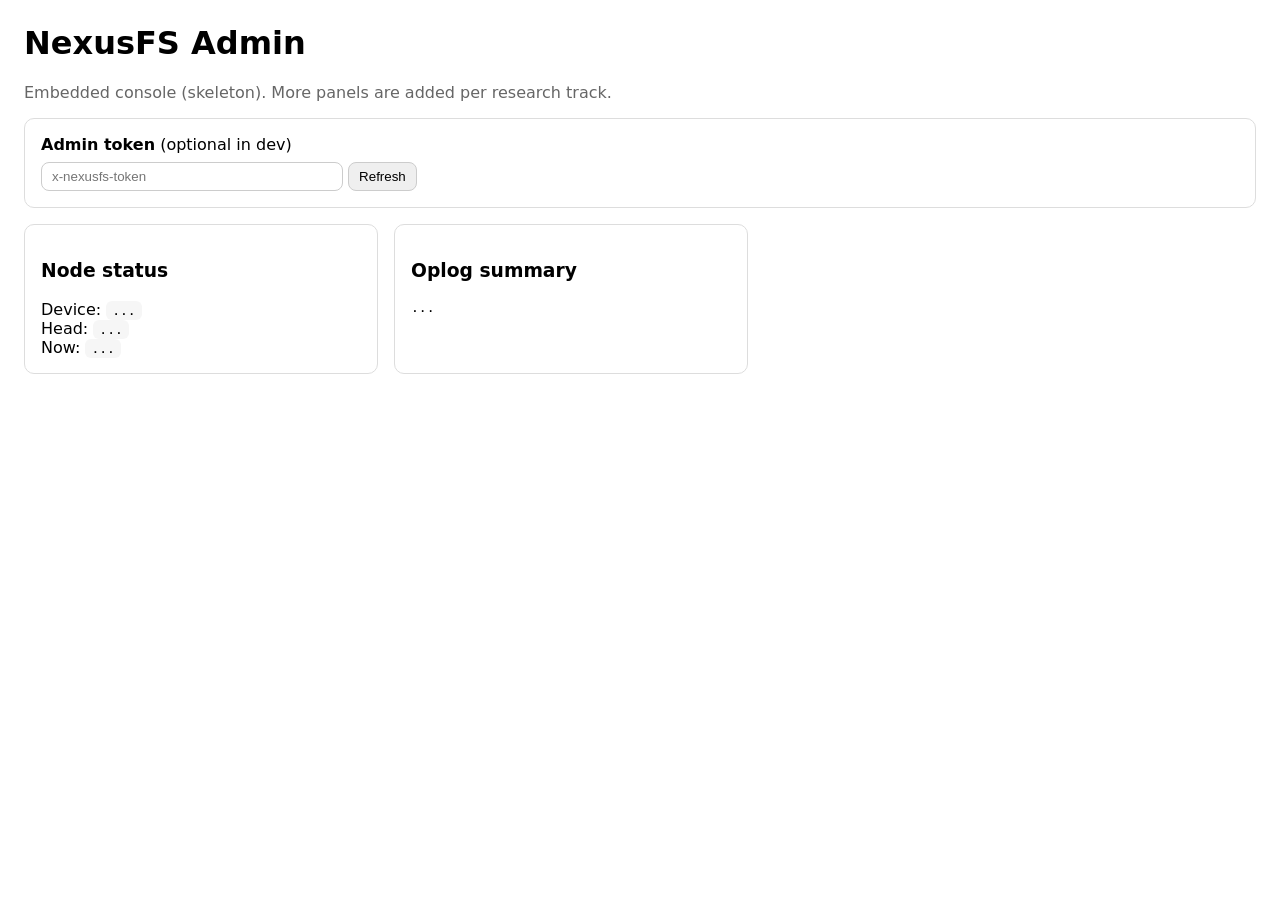
==== crates/admin/assets/index.html @ 0e8c2000 "Initial NexusFS project with docs and site" ====
<!doctype html>
<html>
  <head>
    <meta charset="utf-8" />
    <title>NexusFS Admin</title>
    <meta name="viewport" content="width=device-width, initial-scale=1" />
    <style>
      body { font-family: ui-sans-serif, system-ui, -apple-system, Segoe UI, Roboto, Helvetica, Arial; margin: 24px; }
      .row { display: flex; gap: 16px; flex-wrap: wrap; }
      .card { border: 1px solid #ddd; border-radius: 10px; padding: 16px; min-width: 320px; }
      code { background: #f6f6f6; padding: 2px 6px; border-radius: 6px; }
      input { padding: 6px 10px; border-radius: 8px; border: 1px solid #ccc; }
      button { padding: 6px 10px; border-radius: 8px; border: 1px solid #ccc; cursor: pointer; }
      .muted { color: #666; }
      pre { white-space: pre-wrap; word-break: break-word; }
    </style>
  </head>
  <body>
    <h1>NexusFS Admin</h1>
    <p class="muted">Embedded console (skeleton). More panels are added per research track.</p>

    <div class="card">
      <div><strong>Admin token</strong> (optional in dev)</div>
      <div style="margin-top:8px;">
        <input id="token" placeholder="x-nexusfs-token" style="width: 280px;" />
        <button onclick="window.NX.refresh()">Refresh</button>
      </div>
    </div>

    <div class="row" style="margin-top: 16px;">
      <div class="card">
        <h3>Node status</h3>
        <div>Device: <code id="device">...</code></div>
        <div>Head: <code id="head">...</code></div>
        <div>Now: <code id="now">...</code></div>
      </div>

      <div class="card">
        <h3>Oplog summary</h3>
        <pre id="oplog">...</pre>
      </div>
    </div>

    <script src="/app.js"></script>
  </body>
</html>
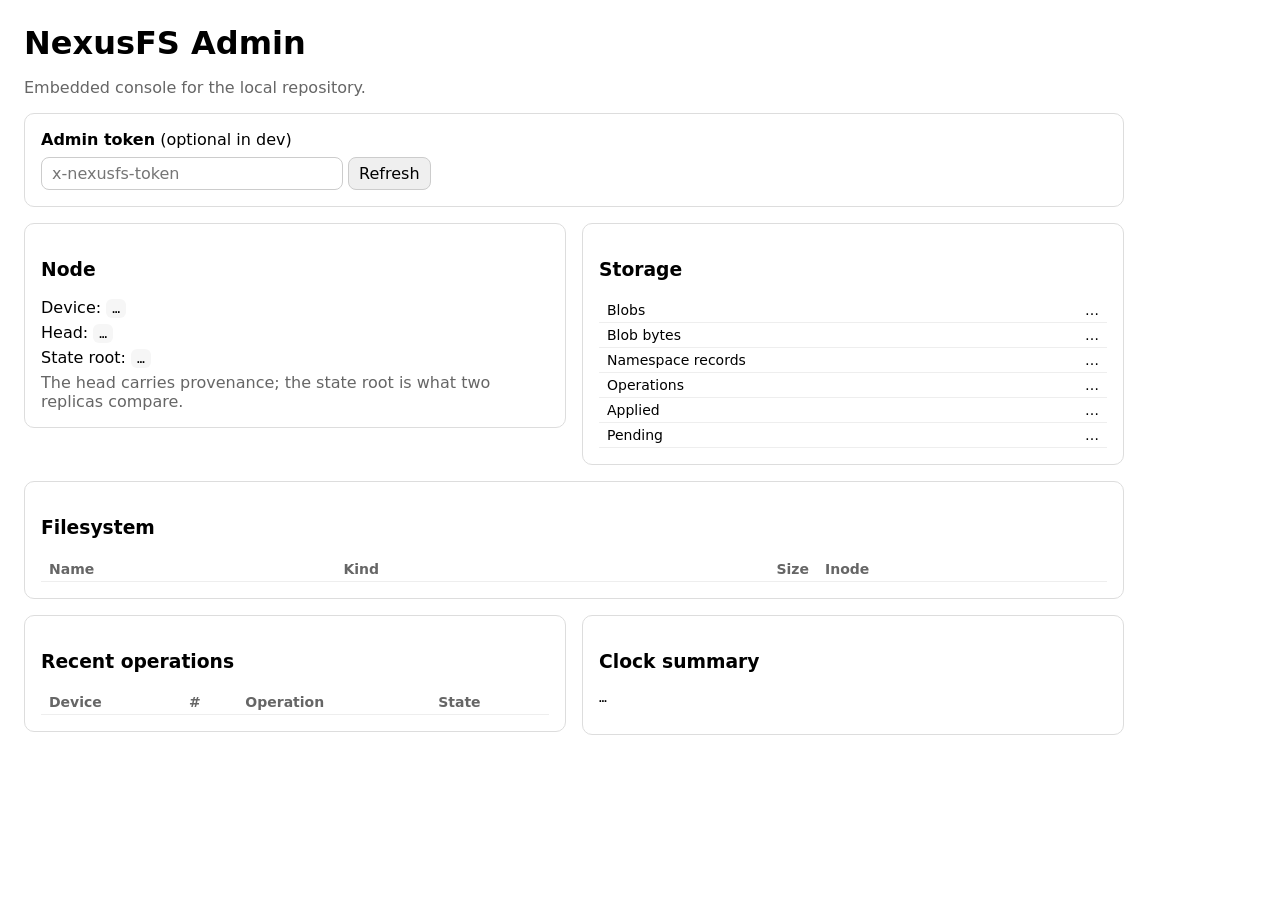
==== commit 50b58ede: "Complete M1: a working local filesystem core apply_op_minimal only appended to the oplog and rotated" ====
--- a/crates/admin/assets/index.html
+++ b/crates/admin/assets/index.html
@@ -5,39 +5,91 @@
     <title>NexusFS Admin</title>
     <meta name="viewport" content="width=device-width, initial-scale=1" />
     <style>
-      body { font-family: ui-sans-serif, system-ui, -apple-system, Segoe UI, Roboto, Helvetica, Arial; margin: 24px; }
-      .row { display: flex; gap: 16px; flex-wrap: wrap; }
-      .card { border: 1px solid #ddd; border-radius: 10px; padding: 16px; min-width: 320px; }
-      code { background: #f6f6f6; padding: 2px 6px; border-radius: 6px; }
-      input { padding: 6px 10px; border-radius: 8px; border: 1px solid #ccc; }
-      button { padding: 6px 10px; border-radius: 8px; border: 1px solid #ccc; cursor: pointer; }
+      :root { color-scheme: light dark; }
+      body {
+        font-family: ui-sans-serif, system-ui, -apple-system, Segoe UI, Roboto, Helvetica, Arial;
+        margin: 24px; max-width: 1100px;
+      }
+      h1 { margin-bottom: 4px; }
+      .row { display: flex; gap: 16px; flex-wrap: wrap; align-items: flex-start; }
+      .card { border: 1px solid #ddd; border-radius: 10px; padding: 16px; min-width: 320px; flex: 1; }
+      code { background: #f6f6f6; padding: 2px 6px; border-radius: 6px; word-break: break-all; }
+      input { padding: 6px 10px; border-radius: 8px; border: 1px solid #ccc; font: inherit; }
+      button { padding: 6px 10px; border-radius: 8px; border: 1px solid #ccc; cursor: pointer; font: inherit; }
       .muted { color: #666; }
+      .err { color: #b00020; }
       pre { white-space: pre-wrap; word-break: break-word; }
+      table { border-collapse: collapse; width: 100%; }
+      th, td { text-align: left; padding: 4px 8px; border-bottom: 1px solid #eee; font-size: 14px; }
+      th { color: #666; font-weight: 600; }
+      td.num { text-align: right; font-variant-numeric: tabular-nums; }
+      .crumb { cursor: pointer; color: #06c; text-decoration: underline; }
+      .dim { color: #999; }
+      @media (prefers-color-scheme: dark) {
+        .card { border-color: #333; }
+        code { background: #222; }
+        th, td { border-color: #2a2a2a; }
+      }
     </style>
   </head>
   <body>
     <h1>NexusFS Admin</h1>
-    <p class="muted">Embedded console (skeleton). More panels are added per research track.</p>
+    <p class="muted">Embedded console for the local repository.</p>
 
     <div class="card">
       <div><strong>Admin token</strong> (optional in dev)</div>
-      <div style="margin-top:8px;">
+      <div style="margin-top: 8px;">
         <input id="token" placeholder="x-nexusfs-token" style="width: 280px;" />
         <button onclick="window.NX.refresh()">Refresh</button>
+        <span id="error" class="err"></span>
       </div>
     </div>
 
     <div class="row" style="margin-top: 16px;">
       <div class="card">
-        <h3>Node status</h3>
-        <div>Device: <code id="device">...</code></div>
-        <div>Head: <code id="head">...</code></div>
-        <div>Now: <code id="now">...</code></div>
+        <h3>Node</h3>
+        <div>Device: <code id="device">…</code></div>
+        <div style="margin-top: 6px;">Head: <code id="head">…</code></div>
+        <div style="margin-top: 6px;">State root: <code id="stateRoot">…</code></div>
+        <div style="margin-top: 6px;" class="muted">
+          The head carries provenance; the state root is what two replicas compare.
+        </div>
       </div>
 
       <div class="card">
-        <h3>Oplog summary</h3>
-        <pre id="oplog">...</pre>
+        <h3>Storage</h3>
+        <table>
+          <tr><td>Blobs</td><td class="num" id="blobCount">…</td></tr>
+          <tr><td>Blob bytes</td><td class="num" id="blobBytes">…</td></tr>
+          <tr><td>Namespace records</td><td class="num" id="stateEntries">…</td></tr>
+          <tr><td>Operations</td><td class="num" id="opCount">…</td></tr>
+          <tr><td>Applied</td><td class="num" id="appliedCount">…</td></tr>
+          <tr><td>Pending</td><td class="num" id="pendingCount">…</td></tr>
+        </table>
+      </div>
+    </div>
+
+    <div class="card" style="margin-top: 16px;">
+      <h3>Filesystem</h3>
+      <div id="breadcrumbs" style="margin-bottom: 8px;"></div>
+      <table>
+        <thead><tr><th>Name</th><th>Kind</th><th style="text-align:right">Size</th><th>Inode</th></tr></thead>
+        <tbody id="listing"></tbody>
+      </table>
+    </div>
+
+    <div class="row" style="margin-top: 16px;">
+      <div class="card">
+        <h3>Recent operations</h3>
+        <table>
+          <thead><tr><th>Device</th><th>#</th><th>Operation</th><th>State</th></tr></thead>
+          <tbody id="ops"></tbody>
+        </table>
+      </div>
+
+      <div class="card">
+        <h3>Clock summary</h3>
+        <pre id="oplog">…</pre>
       </div>
     </div>
 
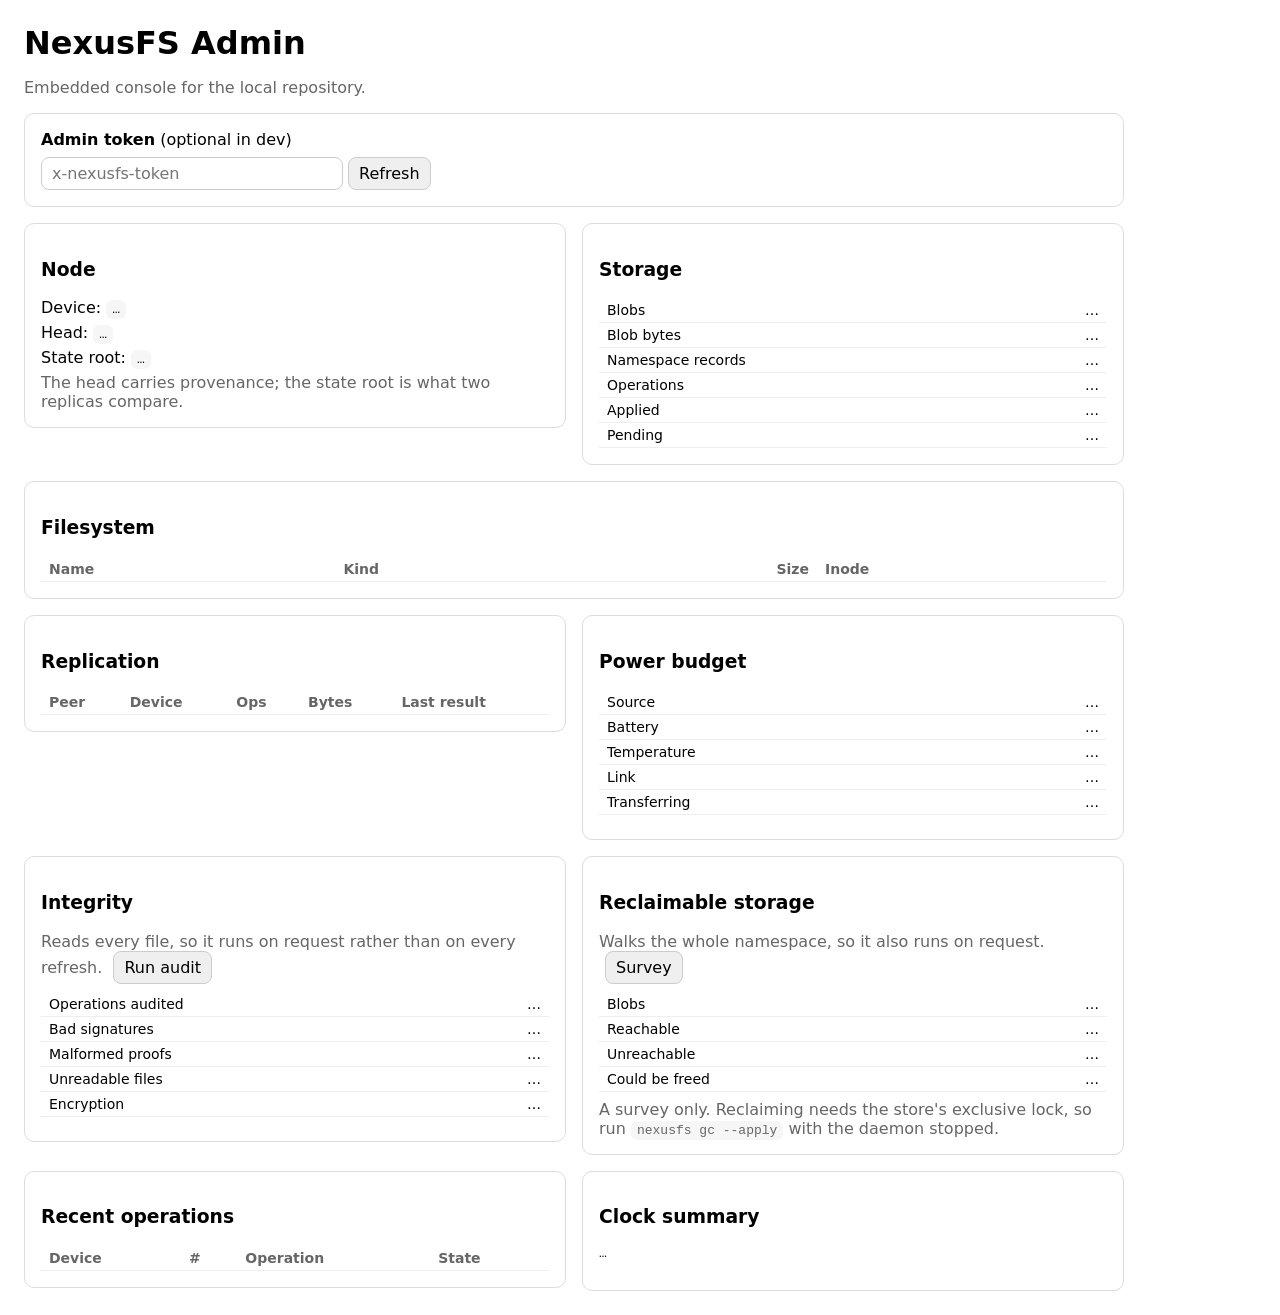
==== commit ae36c5ef: "M6: docs, site and admin console README gains an "Operating a repository" section covering collectio" ====
--- a/crates/admin/assets/index.html
+++ b/crates/admin/assets/index.html
@@ -80,6 +80,65 @@
 
     <div class="row" style="margin-top: 16px;">
       <div class="card">
+        <h3>Replication</h3>
+        <div id="peersNote" class="muted" style="margin-bottom: 8px;"></div>
+        <table>
+          <thead><tr><th>Peer</th><th>Device</th><th class="num">Ops</th><th class="num">Bytes</th><th>Last result</th></tr></thead>
+          <tbody id="peers"></tbody>
+        </table>
+      </div>
+
+      <div class="card">
+        <h3>Power budget</h3>
+        <table>
+          <tr><td>Source</td><td class="num" id="power">…</td></tr>
+          <tr><td>Battery</td><td class="num" id="battery">…</td></tr>
+          <tr><td>Temperature</td><td class="num" id="temp">…</td></tr>
+          <tr><td>Link</td><td class="num" id="link">…</td></tr>
+          <tr><td>Transferring</td><td class="num" id="budget">…</td></tr>
+        </table>
+        <div id="energyReason" class="muted" style="margin-top: 8px;"></div>
+      </div>
+    </div>
+
+    <div class="row" style="margin-top: 16px;">
+      <div class="card">
+        <h3>Integrity</h3>
+        <div class="muted" style="margin-bottom: 8px;">
+          Reads every file, so it runs on request rather than on every refresh.
+          <button onclick="window.NX.audit()" style="margin-left: 6px;">Run audit</button>
+        </div>
+        <table>
+          <tr><td>Operations audited</td><td class="num" id="vOps">…</td></tr>
+          <tr><td>Bad signatures</td><td class="num" id="vSigs">…</td></tr>
+          <tr><td>Malformed proofs</td><td class="num" id="vMalformed">…</td></tr>
+          <tr><td>Unreadable files</td><td class="num" id="vUnreadable">…</td></tr>
+          <tr><td>Encryption</td><td class="num" id="vEncryption">…</td></tr>
+        </table>
+        <div id="verdict" style="margin-top: 8px;"></div>
+      </div>
+
+      <div class="card">
+        <h3>Reclaimable storage</h3>
+        <div class="muted" style="margin-bottom: 8px;">
+          Walks the whole namespace, so it also runs on request.
+          <button onclick="window.NX.survey()" style="margin-left: 6px;">Survey</button>
+        </div>
+        <table>
+          <tr><td>Blobs</td><td class="num" id="gcScanned">…</td></tr>
+          <tr><td>Reachable</td><td class="num" id="gcReachable">…</td></tr>
+          <tr><td>Unreachable</td><td class="num" id="gcUnreachable">…</td></tr>
+          <tr><td>Could be freed</td><td class="num" id="gcBytes">…</td></tr>
+        </table>
+        <div class="muted" style="margin-top: 8px;">
+          A survey only. Reclaiming needs the store's exclusive lock, so run
+          <code>nexusfs gc --apply</code> with the daemon stopped.
+        </div>
+      </div>
+    </div>
+
+    <div class="row" style="margin-top: 16px;">
+      <div class="card">
         <h3>Recent operations</h3>
         <table>
           <thead><tr><th>Device</th><th>#</th><th>Operation</th><th>State</th></tr></thead>
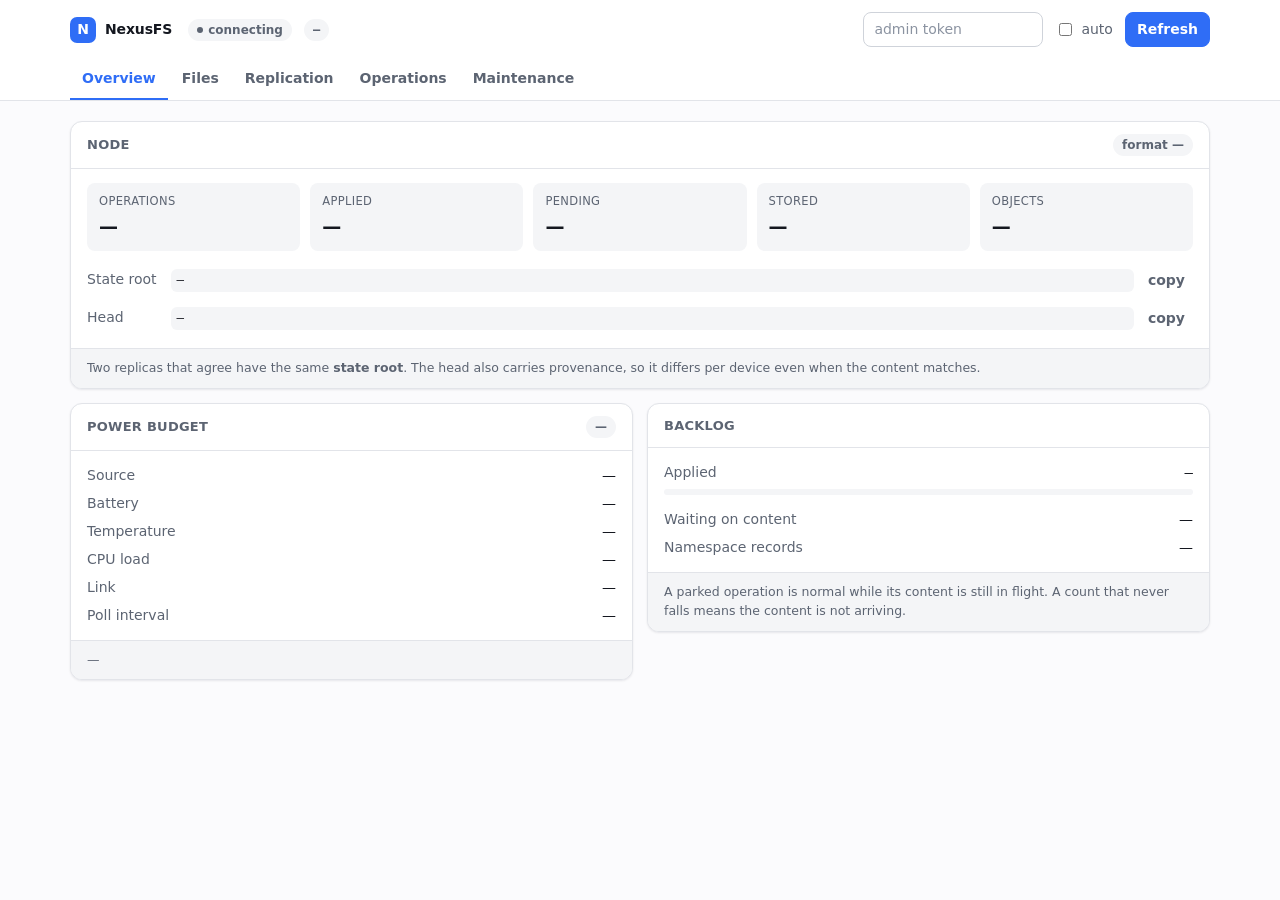
==== commit df4c0c69: "Rebuild the admin console The console had drifted into a wall of grey tables. Rebuilt around five ta" ====
--- a/crates/admin/assets/index.html
+++ b/crates/admin/assets/index.html
@@ -1,156 +1,701 @@
 <!doctype html>
-<html>
+<html lang="en">
   <head>
     <meta charset="utf-8" />
     <title>NexusFS Admin</title>
     <meta name="viewport" content="width=device-width, initial-scale=1" />
+    <!--
+      Everything is inline and dependency-free on purpose: this console ships inside the
+      binary and has to work on a node with no internet, no package manager, and no
+      build step. That constraint is also why there is no framework — the whole app is
+      one file of plain DOM code.
+    -->
     <style>
-      :root { color-scheme: light dark; }
+      :root {
+        color-scheme: light dark;
+
+        --bg: #fbfbfd;
+        --surface: #ffffff;
+        --surface-2: #f4f5f7;
+        --border: #e2e4e9;
+        --border-strong: #cfd3da;
+        --text: #14171f;
+        --text-dim: #5c6472;
+        --text-faint: #8b93a1;
+        --accent: #2f6df6;
+        --accent-soft: #e8f0ff;
+        --ok: #0d7a4a;
+        --ok-soft: #e3f5ec;
+        --warn: #8a5a00;
+        --warn-soft: #fdf0d5;
+        --bad: #b3261e;
+        --bad-soft: #fdeceb;
+        --radius: 12px;
+        --radius-sm: 8px;
+        --mono: ui-monospace, SFMono-Regular, "SF Mono", Menlo, Consolas, monospace;
+        --shadow: 0 1px 2px rgba(16, 24, 40, 0.05), 0 1px 3px rgba(16, 24, 40, 0.04);
+      }
+
+      @media (prefers-color-scheme: dark) {
+        :root {
+          --bg: #0e1116;
+          --surface: #161b22;
+          --surface-2: #1c222b;
+          --border: #2a313c;
+          --border-strong: #3a424f;
+          --text: #e6e9ef;
+          --text-dim: #9aa4b2;
+          --text-faint: #6e7887;
+          --accent: #6b9bff;
+          --accent-soft: #17233d;
+          --ok: #4ade9b;
+          --ok-soft: #10291e;
+          --warn: #e3b341;
+          --warn-soft: #2a2113;
+          --bad: #ff7b72;
+          --bad-soft: #2d1719;
+          --shadow: none;
+        }
+      }
+
+      * { box-sizing: border-box; }
+
       body {
-        font-family: ui-sans-serif, system-ui, -apple-system, Segoe UI, Roboto, Helvetica, Arial;
-        margin: 24px; max-width: 1100px;
-      }
-      h1 { margin-bottom: 4px; }
-      .row { display: flex; gap: 16px; flex-wrap: wrap; align-items: flex-start; }
-      .card { border: 1px solid #ddd; border-radius: 10px; padding: 16px; min-width: 320px; flex: 1; }
-      code { background: #f6f6f6; padding: 2px 6px; border-radius: 6px; word-break: break-all; }
-      input { padding: 6px 10px; border-radius: 8px; border: 1px solid #ccc; font: inherit; }
-      button { padding: 6px 10px; border-radius: 8px; border: 1px solid #ccc; cursor: pointer; font: inherit; }
-      .muted { color: #666; }
-      .err { color: #b00020; }
-      pre { white-space: pre-wrap; word-break: break-word; }
+        margin: 0;
+        background: var(--bg);
+        color: var(--text);
+        font-family: ui-sans-serif, system-ui, -apple-system, "Segoe UI", Roboto, sans-serif;
+        font-size: 14px;
+        line-height: 1.5;
+        -webkit-font-smoothing: antialiased;
+      }
+
+      /* ---------------------------------------------------------------- header -- */
+
+      .topbar {
+        position: sticky;
+        top: 0;
+        z-index: 20;
+        background: color-mix(in srgb, var(--surface) 88%, transparent);
+        backdrop-filter: saturate(180%) blur(12px);
+        border-bottom: 1px solid var(--border);
+      }
+
+      .topbar-inner {
+        max-width: 1180px;
+        margin: 0 auto;
+        padding: 12px 20px;
+        display: flex;
+        align-items: center;
+        gap: 12px;
+        flex-wrap: wrap;
+      }
+
+      .brand {
+        display: flex;
+        align-items: center;
+        gap: 9px;
+        font-weight: 650;
+        letter-spacing: -0.01em;
+        margin-right: 4px;
+      }
+
+      .brand-mark {
+        width: 26px;
+        height: 26px;
+        border-radius: 7px;
+        background: var(--accent);
+        color: #fff;
+        display: grid;
+        place-items: center;
+        font-size: 14px;
+        font-weight: 700;
+      }
+
+      .spacer { flex: 1; }
+
+      /* ------------------------------------------------------------------ tabs -- */
+
+      .tabs {
+        max-width: 1180px;
+        margin: 0 auto;
+        padding: 0 20px;
+        display: flex;
+        gap: 2px;
+        overflow-x: auto;
+        scrollbar-width: none;
+      }
+      .tabs::-webkit-scrollbar { display: none; }
+
+      .tab {
+        appearance: none;
+        background: none;
+        border: 0;
+        border-bottom: 2px solid transparent;
+        color: var(--text-dim);
+        padding: 9px 12px;
+        font: inherit;
+        font-weight: 550;
+        cursor: pointer;
+        white-space: nowrap;
+        border-radius: 0;
+      }
+      .tab:hover { color: var(--text); }
+      .tab[aria-selected="true"] {
+        color: var(--accent);
+        border-bottom-color: var(--accent);
+      }
+
+      /* ----------------------------------------------------------------- layout -- */
+
+      main {
+        max-width: 1180px;
+        margin: 0 auto;
+        padding: 20px 20px 64px;
+      }
+
+      .panel[hidden] { display: none; }
+
+      .grid {
+        display: grid;
+        gap: 14px;
+        grid-template-columns: repeat(auto-fit, minmax(300px, 1fr));
+        align-items: start;
+      }
+      .grid.wide { grid-template-columns: repeat(auto-fit, minmax(440px, 1fr)); }
+
+      .card {
+        background: var(--surface);
+        border: 1px solid var(--border);
+        border-radius: var(--radius);
+        box-shadow: var(--shadow);
+        overflow: hidden;
+      }
+
+      .card-head {
+        display: flex;
+        align-items: center;
+        gap: 8px;
+        padding: 12px 16px;
+        border-bottom: 1px solid var(--border);
+      }
+      .card-head h2 {
+        margin: 0;
+        font-size: 13px;
+        font-weight: 650;
+        letter-spacing: 0.02em;
+        text-transform: uppercase;
+        color: var(--text-dim);
+      }
+      .card-body { padding: 14px 16px; }
+      .card-note {
+        padding: 10px 16px;
+        border-top: 1px solid var(--border);
+        background: var(--surface-2);
+        color: var(--text-dim);
+        font-size: 12.5px;
+      }
+
+      /* --------------------------------------------------------------- controls -- */
+
+      button, .btn {
+        appearance: none;
+        font: inherit;
+        font-weight: 550;
+        padding: 6px 11px;
+        border-radius: var(--radius-sm);
+        border: 1px solid var(--border-strong);
+        background: var(--surface);
+        color: var(--text);
+        cursor: pointer;
+        transition: background 0.12s, border-color 0.12s;
+      }
+      button:hover { background: var(--surface-2); }
+      button:active { transform: translateY(0.5px); }
+      button:focus-visible, input:focus-visible, .tab:focus-visible, .link:focus-visible {
+        outline: 2px solid var(--accent);
+        outline-offset: 2px;
+      }
+      button.primary {
+        background: var(--accent);
+        border-color: var(--accent);
+        color: #fff;
+      }
+      button.primary:hover { filter: brightness(1.07); }
+      button:disabled { opacity: 0.55; cursor: default; }
+      button.ghost {
+        border-color: transparent;
+        background: transparent;
+        color: var(--text-dim);
+        padding: 4px 7px;
+      }
+      button.ghost:hover { background: var(--surface-2); color: var(--text); }
+
+      input {
+        font: inherit;
+        padding: 6px 10px;
+        border-radius: var(--radius-sm);
+        border: 1px solid var(--border-strong);
+        background: var(--surface);
+        color: var(--text);
+        min-width: 0;
+      }
+      input::placeholder { color: var(--text-faint); }
+
+      label.toggle {
+        display: inline-flex;
+        align-items: center;
+        gap: 6px;
+        color: var(--text-dim);
+        cursor: pointer;
+        user-select: none;
+        white-space: nowrap;
+      }
+
+      /* ------------------------------------------------------------------ bits -- */
+
+      .pill {
+        display: inline-flex;
+        align-items: center;
+        gap: 5px;
+        padding: 2px 9px;
+        border-radius: 999px;
+        font-size: 12px;
+        font-weight: 600;
+        white-space: nowrap;
+      }
+      .pill.ok   { background: var(--ok-soft);   color: var(--ok); }
+      .pill.warn { background: var(--warn-soft); color: var(--warn); }
+      .pill.bad  { background: var(--bad-soft);  color: var(--bad); }
+      .pill.neutral { background: var(--surface-2); color: var(--text-dim); }
+
+      .dot { width: 6px; height: 6px; border-radius: 50%; background: currentColor; }
+
+      .metrics { display: grid; gap: 10px; grid-template-columns: repeat(auto-fit, minmax(120px, 1fr)); }
+      .metric { background: var(--surface-2); border-radius: var(--radius-sm); padding: 10px 12px; }
+      .metric .label { font-size: 11.5px; color: var(--text-dim); text-transform: uppercase; letter-spacing: 0.03em; }
+      .metric .value { font-size: 19px; font-weight: 620; font-variant-numeric: tabular-nums; margin-top: 2px; }
+      .metric .value.small { font-size: 15px; }
+
+      dl.kv { margin: 0; display: grid; grid-template-columns: auto 1fr; gap: 7px 14px; align-items: baseline; }
+      dl.kv dt { color: var(--text-dim); white-space: nowrap; }
+      dl.kv dd { margin: 0; text-align: right; font-variant-numeric: tabular-nums; }
+
+      code, .hash {
+        font-family: var(--mono);
+        font-size: 12.5px;
+        background: var(--surface-2);
+        padding: 2px 6px;
+        border-radius: 6px;
+        word-break: break-all;
+      }
+
+      .hash-row { display: flex; align-items: center; gap: 6px; }
+      /* Declared on the span rather than the row: `dl.kv dd` right-aligns so numbers
+         line up, and it out-specifies any rule on the row itself. Right-aligned hex
+         reads badly — a hash is compared from its leading characters. */
+      .hash-row .hash { flex: 1; min-width: 0; text-align: left; }
+
       table { border-collapse: collapse; width: 100%; }
-      th, td { text-align: left; padding: 4px 8px; border-bottom: 1px solid #eee; font-size: 14px; }
-      th { color: #666; font-weight: 600; }
-      td.num { text-align: right; font-variant-numeric: tabular-nums; }
-      .crumb { cursor: pointer; color: #06c; text-decoration: underline; }
-      .dim { color: #999; }
-      @media (prefers-color-scheme: dark) {
-        .card { border-color: #333; }
-        code { background: #222; }
-        th, td { border-color: #2a2a2a; }
+      th, td { text-align: left; padding: 7px 16px; border-bottom: 1px solid var(--border); }
+      thead th {
+        font-size: 11.5px;
+        font-weight: 600;
+        text-transform: uppercase;
+        letter-spacing: 0.03em;
+        color: var(--text-dim);
+        background: var(--surface-2);
+        position: sticky;
+        top: 0;
+      }
+      tbody tr:last-child td { border-bottom: 0; }
+      tbody tr.hoverable:hover { background: var(--surface-2); }
+      td.num, th.num { text-align: right; font-variant-numeric: tabular-nums; white-space: nowrap; }
+      .table-wrap { overflow-x: auto; }
+      .table-scroll { max-height: 420px; overflow-y: auto; }
+
+      .link {
+        color: var(--accent);
+        cursor: pointer;
+        text-decoration: none;
+        background: none;
+        border: 0;
+        padding: 0;
+        font: inherit;
+      }
+      .link:hover { text-decoration: underline; }
+
+      .dim { color: var(--text-dim); }
+      .faint { color: var(--text-faint); }
+      .mono { font-family: var(--mono); }
+      .nowrap { white-space: nowrap; }
+
+      .empty { padding: 26px 16px; text-align: center; color: var(--text-faint); }
+
+      .banner {
+        display: none;
+        margin-bottom: 14px;
+        padding: 10px 14px;
+        border-radius: var(--radius-sm);
+        border: 1px solid;
+        font-size: 13px;
+      }
+      .banner.show { display: block; }
+      .banner.bad { background: var(--bad-soft); border-color: var(--bad); color: var(--bad); }
+      .banner.warn { background: var(--warn-soft); border-color: var(--warn); color: var(--warn); }
+
+      pre {
+        margin: 0;
+        font-family: var(--mono);
+        font-size: 12.5px;
+        white-space: pre-wrap;
+        word-break: break-word;
+      }
+      pre.viewer {
+        background: var(--surface-2);
+        border-radius: var(--radius-sm);
+        padding: 12px;
+        max-height: 420px;
+        overflow: auto;
+        white-space: pre;
+      }
+
+      .crumbs { display: flex; flex-wrap: wrap; align-items: center; gap: 4px; }
+      .crumbs .sep { color: var(--text-faint); }
+
+      .bar { height: 6px; border-radius: 999px; background: var(--surface-2); overflow: hidden; }
+      .bar > span { display: block; height: 100%; background: var(--accent); }
+
+      .stack { display: grid; gap: 14px; }
+      .row-controls { display: flex; gap: 8px; align-items: center; flex-wrap: wrap; }
+
+      @media (max-width: 640px) {
+        .topbar-inner, .tabs, main { padding-left: 14px; padding-right: 14px; }
+        th, td { padding: 7px 12px; }
+        .brand span:last-child { display: none; }
+
+        /* Inodes are a diagnostic detail, and the widest column by far. Dropping them
+           lets the listing fit rather than forcing a sideways scroll to read a name. */
+        #listing tr > *:nth-child(4),
+        table thead tr > th:nth-child(4).inode-col { display: none; }
       }
     </style>
   </head>
+
   <body>
-    <h1>NexusFS Admin</h1>
-    <p class="muted">Embedded console for the local repository.</p>
-
-    <div class="card">
-      <div><strong>Admin token</strong> (optional in dev)</div>
-      <div style="margin-top: 8px;">
-        <input id="token" placeholder="x-nexusfs-token" style="width: 280px;" />
-        <button onclick="window.NX.refresh()">Refresh</button>
-        <span id="error" class="err"></span>
+    <header class="topbar">
+      <div class="topbar-inner">
+        <div class="brand">
+          <span class="brand-mark">N</span>
+          <span>NexusFS</span>
+        </div>
+
+        <span id="healthPill" class="pill neutral"><span class="dot"></span><span>connecting</span></span>
+        <span id="deviceChip" class="pill neutral mono" title="This node's device id">—</span>
+
+        <div class="spacer"></div>
+
+        <input id="token" type="password" placeholder="admin token" autocomplete="off"
+               style="width: 180px;" aria-label="Admin token" />
+        <label class="toggle" title="Re-read the cheap endpoints every 5 seconds">
+          <input id="auto" type="checkbox" style="min-width:auto" />
+          auto
+        </label>
+        <button id="refreshBtn" class="primary">Refresh</button>
       </div>
-    </div>
-
-    <div class="row" style="margin-top: 16px;">
-      <div class="card">
-        <h3>Node</h3>
-        <div>Device: <code id="device">…</code></div>
-        <div style="margin-top: 6px;">Head: <code id="head">…</code></div>
-        <div style="margin-top: 6px;">State root: <code id="stateRoot">…</code></div>
-        <div style="margin-top: 6px;" class="muted">
-          The head carries provenance; the state root is what two replicas compare.
-        </div>
-      </div>
-
-      <div class="card">
-        <h3>Storage</h3>
-        <table>
-          <tr><td>Blobs</td><td class="num" id="blobCount">…</td></tr>
-          <tr><td>Blob bytes</td><td class="num" id="blobBytes">…</td></tr>
-          <tr><td>Namespace records</td><td class="num" id="stateEntries">…</td></tr>
-          <tr><td>Operations</td><td class="num" id="opCount">…</td></tr>
-          <tr><td>Applied</td><td class="num" id="appliedCount">…</td></tr>
-          <tr><td>Pending</td><td class="num" id="pendingCount">…</td></tr>
-        </table>
-      </div>
-    </div>
-
-    <div class="card" style="margin-top: 16px;">
-      <h3>Filesystem</h3>
-      <div id="breadcrumbs" style="margin-bottom: 8px;"></div>
-      <table>
-        <thead><tr><th>Name</th><th>Kind</th><th style="text-align:right">Size</th><th>Inode</th></tr></thead>
-        <tbody id="listing"></tbody>
-      </table>
-    </div>
-
-    <div class="row" style="margin-top: 16px;">
-      <div class="card">
-        <h3>Replication</h3>
-        <div id="peersNote" class="muted" style="margin-bottom: 8px;"></div>
-        <table>
-          <thead><tr><th>Peer</th><th>Device</th><th class="num">Ops</th><th class="num">Bytes</th><th>Last result</th></tr></thead>
-          <tbody id="peers"></tbody>
-        </table>
-      </div>
-
-      <div class="card">
-        <h3>Power budget</h3>
-        <table>
-          <tr><td>Source</td><td class="num" id="power">…</td></tr>
-          <tr><td>Battery</td><td class="num" id="battery">…</td></tr>
-          <tr><td>Temperature</td><td class="num" id="temp">…</td></tr>
-          <tr><td>Link</td><td class="num" id="link">…</td></tr>
-          <tr><td>Transferring</td><td class="num" id="budget">…</td></tr>
-        </table>
-        <div id="energyReason" class="muted" style="margin-top: 8px;"></div>
-      </div>
-    </div>
-
-    <div class="row" style="margin-top: 16px;">
-      <div class="card">
-        <h3>Integrity</h3>
-        <div class="muted" style="margin-bottom: 8px;">
-          Reads every file, so it runs on request rather than on every refresh.
-          <button onclick="window.NX.audit()" style="margin-left: 6px;">Run audit</button>
-        </div>
-        <table>
-          <tr><td>Operations audited</td><td class="num" id="vOps">…</td></tr>
-          <tr><td>Bad signatures</td><td class="num" id="vSigs">…</td></tr>
-          <tr><td>Malformed proofs</td><td class="num" id="vMalformed">…</td></tr>
-          <tr><td>Unreadable files</td><td class="num" id="vUnreadable">…</td></tr>
-          <tr><td>Encryption</td><td class="num" id="vEncryption">…</td></tr>
-        </table>
-        <div id="verdict" style="margin-top: 8px;"></div>
-      </div>
-
-      <div class="card">
-        <h3>Reclaimable storage</h3>
-        <div class="muted" style="margin-bottom: 8px;">
-          Walks the whole namespace, so it also runs on request.
-          <button onclick="window.NX.survey()" style="margin-left: 6px;">Survey</button>
-        </div>
-        <table>
-          <tr><td>Blobs</td><td class="num" id="gcScanned">…</td></tr>
-          <tr><td>Reachable</td><td class="num" id="gcReachable">…</td></tr>
-          <tr><td>Unreachable</td><td class="num" id="gcUnreachable">…</td></tr>
-          <tr><td>Could be freed</td><td class="num" id="gcBytes">…</td></tr>
-        </table>
-        <div class="muted" style="margin-top: 8px;">
-          A survey only. Reclaiming needs the store's exclusive lock, so run
-          <code>nexusfs gc --apply</code> with the daemon stopped.
-        </div>
-      </div>
-    </div>
-
-    <div class="row" style="margin-top: 16px;">
-      <div class="card">
-        <h3>Recent operations</h3>
-        <table>
-          <thead><tr><th>Device</th><th>#</th><th>Operation</th><th>State</th></tr></thead>
-          <tbody id="ops"></tbody>
-        </table>
-      </div>
-
-      <div class="card">
-        <h3>Clock summary</h3>
-        <pre id="oplog">…</pre>
-      </div>
-    </div>
+
+      <nav class="tabs" role="tablist" aria-label="Sections">
+        <button class="tab" role="tab" data-tab="overview" aria-selected="true">Overview</button>
+        <button class="tab" role="tab" data-tab="files" aria-selected="false">Files</button>
+        <button class="tab" role="tab" data-tab="replication" aria-selected="false">Replication</button>
+        <button class="tab" role="tab" data-tab="operations" aria-selected="false">Operations</button>
+        <button class="tab" role="tab" data-tab="maintenance" aria-selected="false">Maintenance</button>
+      </nav>
+    </header>
+
+    <main>
+      <div id="banner" class="banner bad"></div>
+
+      <!-- ======================================================== overview ==== -->
+      <section class="panel stack" id="panel-overview">
+        <div class="card">
+          <div class="card-head"><h2>Node</h2><span class="spacer"></span>
+            <span id="formatPill" class="pill neutral">format —</span>
+          </div>
+          <div class="card-body stack">
+            <div class="metrics">
+              <div class="metric"><div class="label">Operations</div><div class="value" id="mOps">—</div></div>
+              <div class="metric"><div class="label">Applied</div><div class="value" id="mApplied">—</div></div>
+              <div class="metric"><div class="label">Pending</div><div class="value" id="mPending">—</div></div>
+              <div class="metric"><div class="label">Stored</div><div class="value" id="mBytes">—</div></div>
+              <div class="metric"><div class="label">Objects</div><div class="value" id="mBlobs">—</div></div>
+            </div>
+
+            <dl class="kv" style="grid-template-columns: auto 1fr;">
+              <dt>State root</dt>
+              <dd class="hash-row"><span class="hash" id="stateRoot">—</span>
+                <button class="ghost" data-copy="stateRoot" title="Copy">copy</button></dd>
+              <dt>Head</dt>
+              <dd class="hash-row"><span class="hash" id="head">—</span>
+                <button class="ghost" data-copy="head" title="Copy">copy</button></dd>
+            </dl>
+          </div>
+          <div class="card-note">
+            Two replicas that agree have the same <strong>state root</strong>. The head also
+            carries provenance, so it differs per device even when the content matches.
+          </div>
+        </div>
+
+        <div class="grid">
+          <div class="card">
+            <div class="card-head"><h2>Power budget</h2><span class="spacer"></span>
+              <span id="energyPill" class="pill neutral">—</span>
+            </div>
+            <div class="card-body stack">
+              <dl class="kv">
+                <dt>Source</dt><dd id="ePower">—</dd>
+                <dt>Battery</dt><dd id="eBattery">—</dd>
+                <dt>Temperature</dt><dd id="eTemp">—</dd>
+                <dt>CPU load</dt><dd id="eLoad">—</dd>
+                <dt>Link</dt><dd id="eLink">—</dd>
+                <dt>Poll interval</dt><dd id="eInterval">—</dd>
+              </dl>
+            </div>
+            <div class="card-note" id="eReason">—</div>
+          </div>
+
+          <div class="card">
+            <div class="card-head"><h2>Backlog</h2></div>
+            <div class="card-body stack">
+              <div>
+                <div class="row-controls" style="justify-content: space-between;">
+                  <span class="dim">Applied</span>
+                  <span class="mono" id="applyRatio">—</span>
+                </div>
+                <div class="bar" style="margin-top:6px;"><span id="applyBar" style="width:0%"></span></div>
+              </div>
+              <dl class="kv">
+                <dt>Waiting on content</dt><dd id="bPending">—</dd>
+                <dt>Namespace records</dt><dd id="bState">—</dd>
+              </dl>
+            </div>
+            <div class="card-note">
+              A parked operation is normal while its content is still in flight. A count
+              that never falls means the content is not arriving.
+            </div>
+          </div>
+        </div>
+      </section>
+
+      <!-- =========================================================== files ==== -->
+      <section class="panel stack" id="panel-files" hidden>
+        <div class="card">
+          <div class="card-head">
+            <h2>Browse</h2>
+            <span class="spacer"></span>
+            <input id="filter" placeholder="filter this directory" style="width: 200px;"
+                   aria-label="Filter entries" />
+          </div>
+          <div class="card-body" style="padding-bottom: 8px;">
+            <div class="crumbs" id="crumbs"></div>
+          </div>
+          <div class="table-wrap">
+            <table>
+              <thead>
+                <tr><th>Name</th><th>Kind</th><th class="num">Size</th><th class="inode-col">Inode</th></tr>
+              </thead>
+              <tbody id="listing"></tbody>
+            </table>
+          </div>
+        </div>
+
+        <div class="card" id="viewerCard" hidden>
+          <div class="card-head">
+            <h2>File</h2>
+            <span class="spacer"></span>
+            <span id="viewerMeta" class="pill neutral">—</span>
+            <button class="ghost" id="viewerClose">close</button>
+          </div>
+          <div class="card-body">
+            <div class="dim mono" id="viewerPath" style="margin-bottom: 8px;"></div>
+            <pre class="viewer" id="viewerBody"></pre>
+          </div>
+          <div class="card-note" id="viewerNote" hidden></div>
+        </div>
+      </section>
+
+      <!-- ===================================================== replication ==== -->
+      <section class="panel stack" id="panel-replication" hidden>
+        <div class="card">
+          <div class="card-head"><h2>Sync peers</h2></div>
+          <div class="table-wrap">
+            <table>
+              <thead>
+                <tr>
+                  <th>Address</th><th>Device</th><th class="num">Ops</th>
+                  <th class="num">Content</th><th class="num">Syncs</th><th>Last</th><th>State</th>
+                </tr>
+              </thead>
+              <tbody id="peers"></tbody>
+            </table>
+          </div>
+          <div class="card-note">
+            Configured in <code>net.peers</code>. Each node pulls what it is missing; two
+            nodes converge by each pulling from the other.
+          </div>
+        </div>
+
+        <div class="grid wide">
+          <div class="card">
+            <div class="card-head"><h2>Trusted keys</h2><span class="spacer"></span>
+              <span id="trustCount" class="pill neutral">—</span>
+            </div>
+            <div class="table-wrap">
+              <table>
+                <thead><tr><th>Device</th><th>Public key</th><th></th></tr></thead>
+                <tbody id="enrolled"></tbody>
+              </table>
+            </div>
+            <div class="card-note">
+              Separate from the list above on purpose: a device can be trusted without
+              being a sync target, and a sync target may not be trusted yet. Enrol with
+              <code>nexusfs peer add</code>.
+            </div>
+          </div>
+
+          <div class="card">
+            <div class="card-head"><h2>This node's identity</h2></div>
+            <div class="card-body stack">
+              <dl class="kv" style="grid-template-columns: auto 1fr;">
+                <dt>Device</dt>
+                <dd class="hash-row"><span class="hash" id="idDevice">—</span>
+                  <button class="ghost" data-copy="idDevice">copy</button></dd>
+                <dt>Public key</dt>
+                <dd class="hash-row"><span class="hash" id="idPubkey">—</span>
+                  <button class="ghost" data-copy="idPubkey">copy</button></dd>
+              </dl>
+              <div>
+                <div class="dim" style="margin-bottom:6px;">Run this on the other node:</div>
+                <div class="hash-row">
+                  <span class="hash" id="enrolCmd">—</span>
+                  <button class="ghost" data-copy="enrolCmd">copy</button>
+                </div>
+              </div>
+            </div>
+            <div class="card-note">
+              Enrolling ahead of first contact is what lets you turn
+              <code>net.tofu</code> off, so no key is ever accepted merely because it
+              arrived first.
+            </div>
+          </div>
+        </div>
+      </section>
+
+      <!-- ====================================================== operations ==== -->
+      <section class="panel stack" id="panel-operations" hidden>
+        <div class="card">
+          <div class="card-head">
+            <h2>Recent operations</h2>
+            <span class="spacer"></span>
+            <label class="toggle"><input id="pendingOnly" type="checkbox" style="min-width:auto" /> pending only</label>
+          </div>
+          <div class="table-wrap table-scroll">
+            <table>
+              <thead><tr><th>Device</th><th class="num">#</th><th>Operation</th><th>State</th></tr></thead>
+              <tbody id="ops"></tbody>
+            </table>
+          </div>
+        </div>
+
+        <div class="card">
+          <div class="card-head"><h2>Clock summary</h2></div>
+          <div class="table-wrap">
+            <table>
+              <thead><tr><th>Device</th><th class="num">Contiguous through</th></tr></thead>
+              <tbody id="clock"></tbody>
+            </table>
+          </div>
+          <div class="card-note">
+            The highest <em>contiguous</em> counter per device. A gap holds the number
+            back deliberately: reporting the maximum would let a peer skip the operations
+            in between, and they would never be sent again.
+          </div>
+        </div>
+      </section>
+
+      <!-- ===================================================== maintenance ==== -->
+      <section class="panel stack" id="panel-maintenance" hidden>
+        <div class="grid wide">
+          <div class="card">
+            <div class="card-head"><h2>Integrity</h2><span class="spacer"></span>
+              <span id="auditPill" class="pill neutral">not run</span>
+              <button id="auditBtn">Run audit</button>
+            </div>
+            <div class="card-body">
+              <dl class="kv">
+                <dt>Operations audited</dt><dd id="vOps">—</dd>
+                <dt>Bad signatures</dt><dd id="vSigs">—</dd>
+                <dt>Malformed proofs</dt><dd id="vMalformed">—</dd>
+                <dt>Without proof</dt><dd id="vNoProof">—</dd>
+                <dt>Unreadable files</dt><dd id="vUnreadable">—</dd>
+                <dt>Encryption at rest</dt><dd id="vEncryption">—</dd>
+                <dt>Proof policy</dt><dd id="vPolicy">—</dd>
+              </dl>
+              <div id="vFiles" style="margin-top: 10px;"></div>
+            </div>
+            <div class="card-note">
+              Verifies every signature and proof, and reads every file back — so missing
+              chunks, wrong keys and tampered content all surface here. It is not on the
+              refresh path because it touches the whole repository.
+            </div>
+          </div>
+
+          <div class="card">
+            <div class="card-head"><h2>Reclaimable storage</h2><span class="spacer"></span>
+              <span id="gcPill" class="pill neutral">not run</span>
+              <button id="gcBtn">Survey</button>
+            </div>
+            <div class="card-body stack">
+              <div class="metrics">
+                <div class="metric"><div class="label">Reachable</div><div class="value" id="gcReachable">—</div></div>
+                <div class="metric"><div class="label">Unreachable</div><div class="value" id="gcUnreachable">—</div></div>
+                <div class="metric"><div class="label">Could free</div><div class="value small" id="gcBytes">—</div></div>
+              </div>
+              <div>
+                <div class="row-controls" style="justify-content: space-between;">
+                  <span class="dim">Share of store reclaimable</span>
+                  <span class="mono" id="gcPct">—</span>
+                </div>
+                <div class="bar" style="margin-top:6px;"><span id="gcBar" style="width:0%"></span></div>
+              </div>
+              <div class="hash-row">
+                <span class="hash" id="gcCmd">nexusfs gc --config ./nexusfs.toml --apply</span>
+                <button class="ghost" data-copy="gcCmd">copy</button>
+              </div>
+            </div>
+            <div class="card-note">
+              A survey only. Reclaiming takes the store's exclusive lock, so it runs from
+              the CLI with the daemon stopped — and a blob written between the mark and
+              the sweep would otherwise look like garbage.
+            </div>
+          </div>
+        </div>
+
+        <div class="card">
+          <div class="card-head"><h2>Maintenance commands</h2></div>
+          <div class="table-wrap">
+            <table>
+              <thead><tr><th>Command</th><th>What it does</th></tr></thead>
+              <tbody id="cmds"></tbody>
+            </table>
+          </div>
+          <div class="card-note">
+            All of these take the store's exclusive lock, so none can run while this
+            daemon is up. Stop it first.
+          </div>
+        </div>
+      </section>
+    </main>
 
     <script src="/app.js"></script>
   </body>
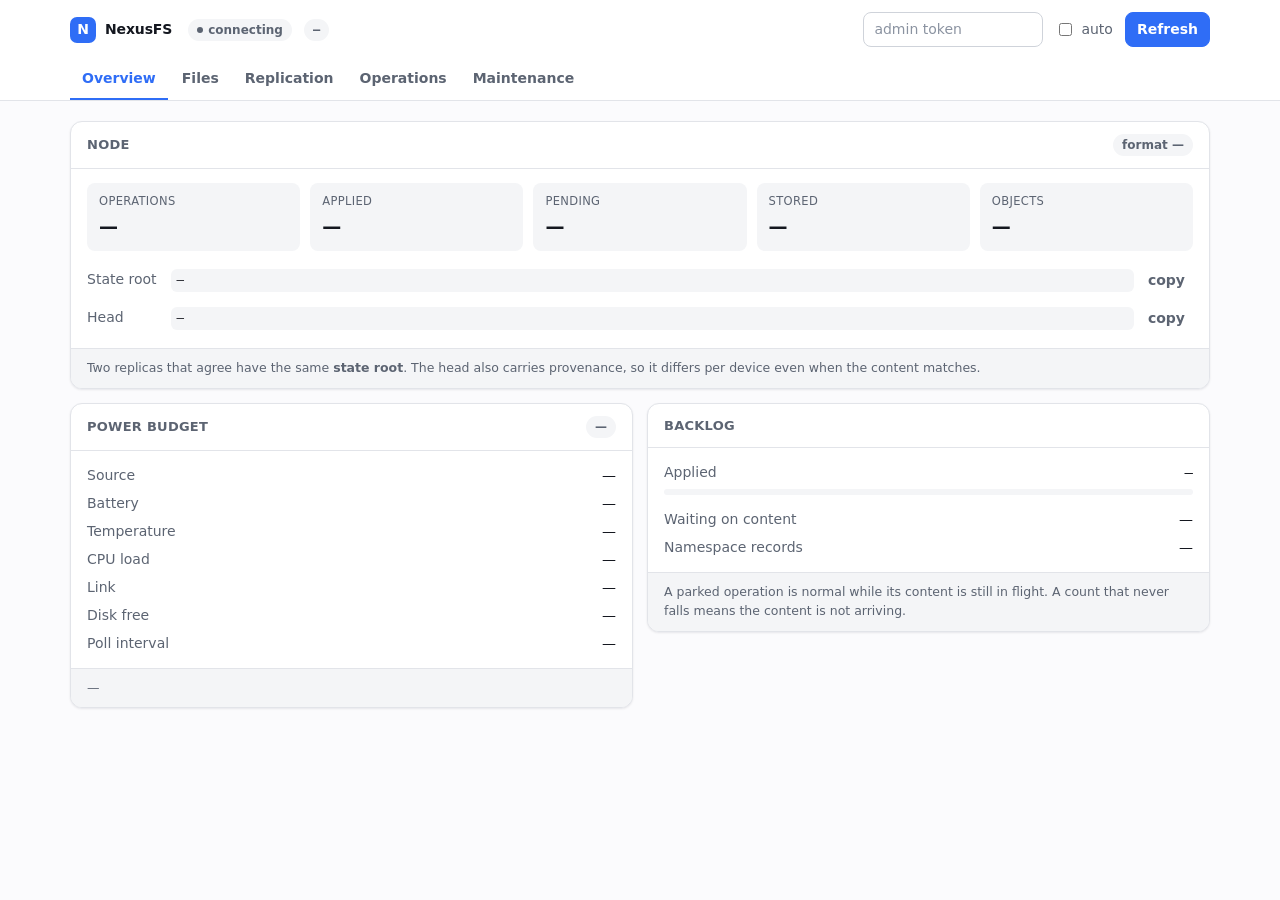
==== commit 215509b5: "Read storage headroom, and refuse to fill someone else's disk `Telemetry` has carried a `storage_fre" ====
--- a/crates/admin/assets/index.html
+++ b/crates/admin/assets/index.html
@@ -458,6 +458,7 @@
                 <dt>Temperature</dt><dd id="eTemp">—</dd>
                 <dt>CPU load</dt><dd id="eLoad">—</dd>
                 <dt>Link</dt><dd id="eLink">—</dd>
+                <dt>Disk free</dt><dd id="eDisk">—</dd>
                 <dt>Poll interval</dt><dd id="eInterval">—</dd>
               </dl>
             </div>
@@ -514,6 +515,7 @@
             <h2>File</h2>
             <span class="spacer"></span>
             <span id="viewerMeta" class="pill neutral">—</span>
+            <button class="ghost" id="viewerProve" title="Prove this entry is in the state root">prove</button>
             <button class="ghost" id="viewerClose">close</button>
           </div>
           <div class="card-body">
@@ -523,6 +525,45 @@
           <div class="card-note" id="viewerNote" hidden></div>
         </div>
       </section>
+
+      <div class="card" id="proofCard" hidden>
+        <div class="card-head">
+          <h2>Inclusion proof</h2>
+          <span class="spacer"></span>
+          <span id="proofPill" class="pill neutral">—</span>
+          <button class="ghost" id="proofClose">close</button>
+        </div>
+        <div class="card-body stack">
+          <dl class="kv" style="grid-template-columns: auto 1fr;">
+            <dt>Entry</dt>
+            <dd class="hash-row"><span class="hash" id="proofInode">—</span></dd>
+            <dt>Object</dt>
+            <dd class="hash-row"><span class="hash" id="proofValue">—</span></dd>
+            <dt>State root</dt>
+            <dd class="hash-row"><span class="hash" id="proofRoot">—</span>
+              <button class="ghost" data-copy="proofRoot">copy</button></dd>
+            <dt>Path length</dt>
+            <dd id="proofSteps">—</dd>
+          </dl>
+          <div>
+            <div class="dim" style="margin-bottom:6px;">
+              Save this and check it anywhere — it needs no repository:
+            </div>
+            <pre class="viewer" id="proofJson" style="max-height: 200px;"></pre>
+            <div class="row-controls" style="margin-top:8px;">
+              <button class="ghost" data-copy="proofJson">copy proof</button>
+              <span class="hash" id="proofCmd">nexusfs check-proof proof.json --root &lt;root&gt;</span>
+            </div>
+          </div>
+        </div>
+        <div class="card-note">
+          A commitment, not zero-knowledge: whoever holds this learns the entry and its
+          object hash, just not the rest of the tree. Checking it against the root
+          recorded inside it only shows internal consistency — supply a root you obtained
+          independently.
+        </div>
+      </div>
+    </section>
 
       <!-- ===================================================== replication ==== -->
       <section class="panel stack" id="panel-replication" hidden>
